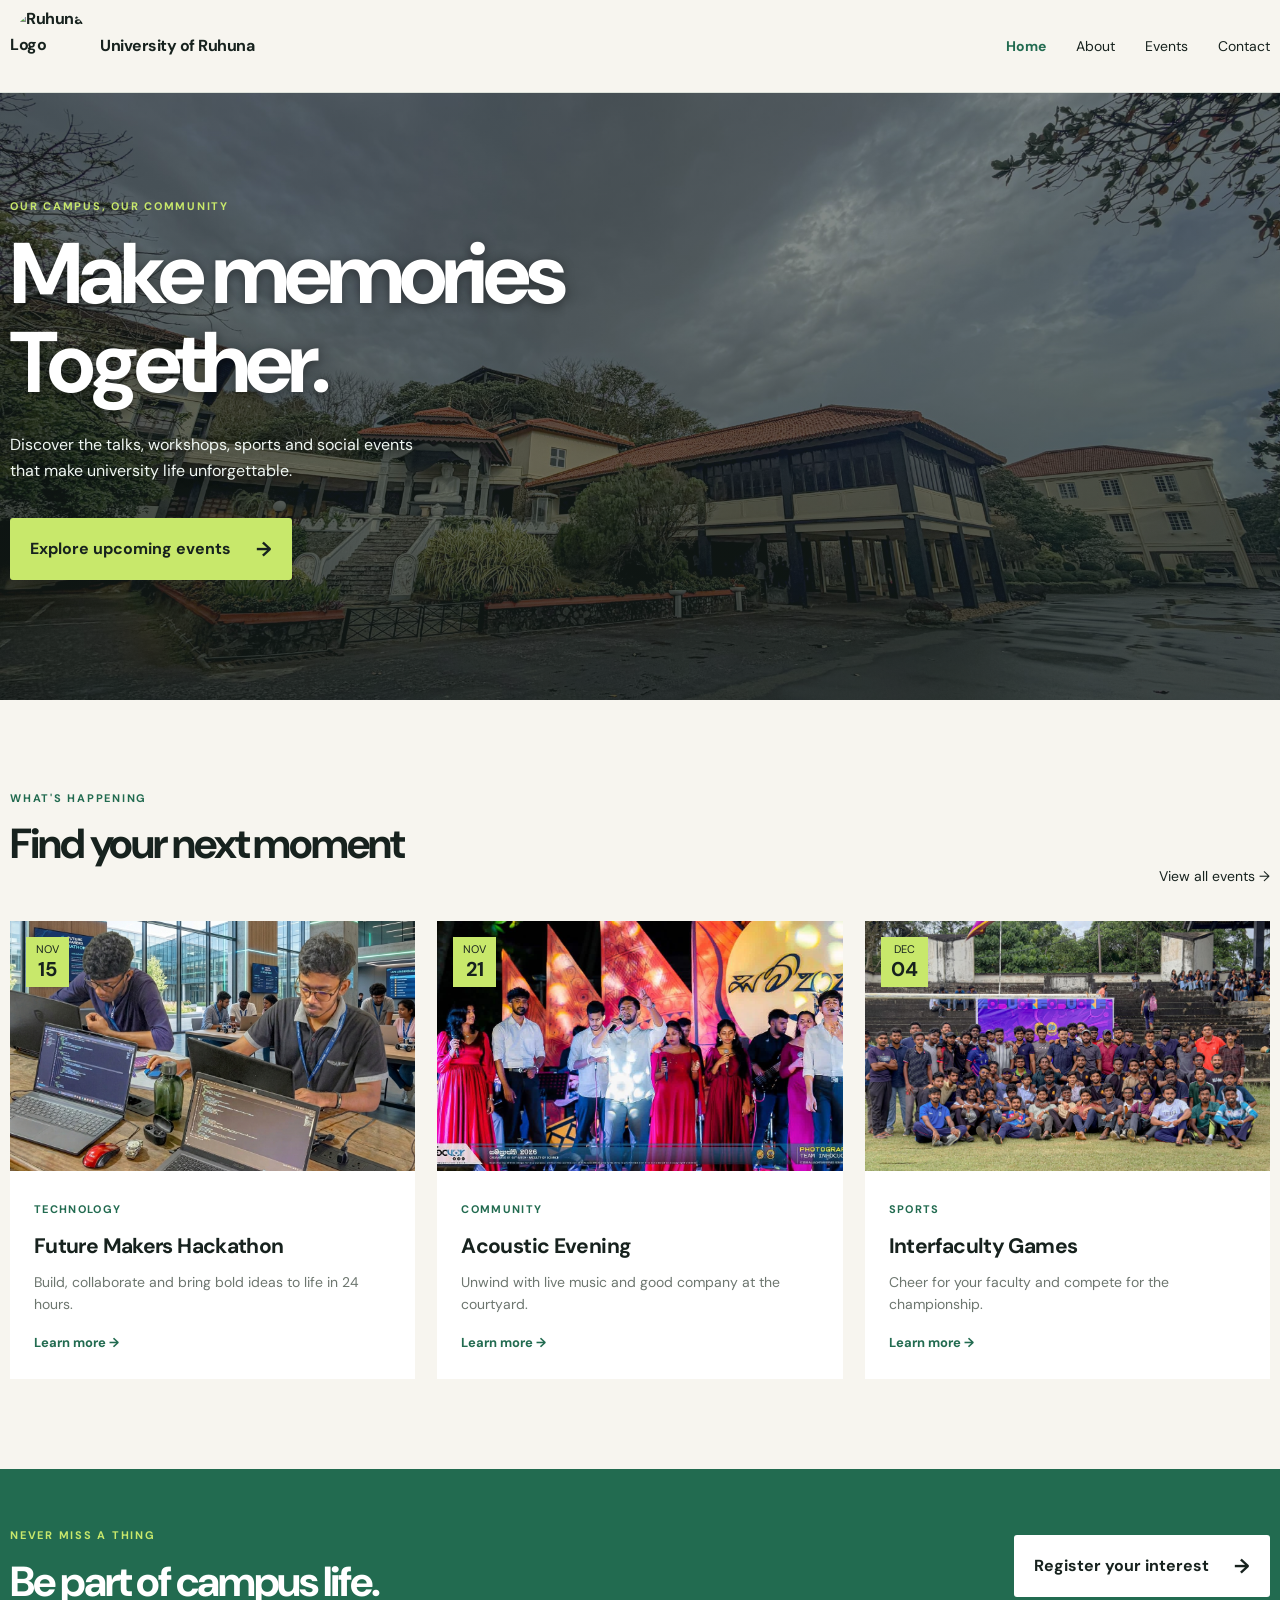
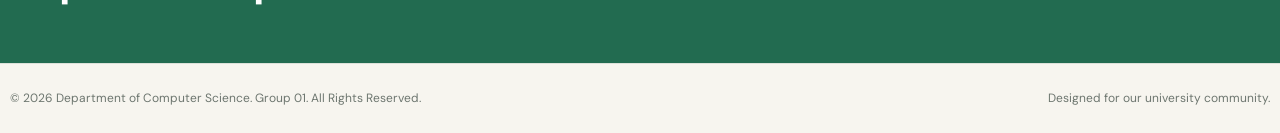
==== index.html @ c7350ca7 "home pages" ====
<!doctype html>
<html lang="en">
<head>
  <meta charset="utf-8">
  <meta name="viewport" content="width=device-width, initial-scale=1">
  <title>UniConnect Events | Home</title>
  <link rel="stylesheet" href="styles.css">
</head>
<body>
  <header class="site-header">
    <nav class="nav container" aria-label="Main navigation">
      <a class="brand" href="index.html">
        <div class="photo-frame">
          <img src="https://www.ruh.ac.lk/images/2021/01/06/ruhuna.gif" alt="Ruhuna Logo" class="brand-logo-img">
        </div>University of Ruhuna
      </a>
      <div class="nav-links">
        <a class="active" href="index.html">Home</a>
        <a href="about.html">About</a>
        <a href="events.html">Events</a>
        <a href="contact.html">Contact</a>
      </div>
    </nav>
  </header>
  <main>
    <section class="hero">
      <div class="container hero-content">
        <p class="eyebrow">OUR CAMPUS, OUR COMMUNITY</p>
        <h1>Make memories<br>Together.</h1>
        <p class="hero-copy">Discover the talks, workshops, sports and social events that make university life unforgettable.</p>
        <a class="button" href="events.html">Explore upcoming events <span>→</span></a>
      </div>
    </section>
    <section class="section container">
      <div class="section-heading">
        <div><p class="eyebrow">WHAT'S HAPPENING</p><h2>Find your next moment</h2></div>
        <a class="text-link" href="events.html">View all events →</a>
      </div>
      <div class="cards">
        <article class="event-card">
          <div class="card-image">
            <img src="hackothan.jpg" alt="Future Makers Hackathon" class="card-photo">
            <span class="date-badge">NOV <strong>15</strong></span>
          </div>
          <div class="card-body"><span class="tag">Technology</span><h3>Future Makers Hackathon</h3><p>Build, collaborate and bring bold ideas to life in 24 hours.</p><a href="events.html">Learn more →</a></div>
        </article>
        <article class="event-card">
          <div class="card-image">
            <img src="freshers2.jpeg" alt="Acoustic Evening" class="card-photo">
            <span class="date-badge">NOV <strong>21</strong></span>
          </div>
          <div class="card-body"><span class="tag">Community</span><h3>Acoustic Evening</h3><p>Unwind with live music and good company at the courtyard.</p><a href="events.html">Learn more →</a></div>
        </article>
        <article class="event-card">
          <div class="card-image">
            <img src="facday.jpeg" alt="Interfaculty Games" class="card-photo">
            <span class="date-badge">DEC <strong>04</strong></span>
          </div>
          <div class="card-body"><span class="tag">Sports</span><h3>Interfaculty Games</h3><p>Cheer for your faculty and compete for the championship.</p><a href="events.html">Learn more →</a></div>
        </article>
      </div>
    </section>
    <section class="cta-section">
      <div class="container cta">
        <div><p class="eyebrow">NEVER MISS A THING</p><h2>Be part of campus life.</h2></div>
        <a class="button light" href="contact.html">Register your interest <span>→</span></a>
      </div>
    </section>
  </main>
  <footer class="footer">
    <div class="container footer-inner">
      <span>© 2026 Department of Computer Science. Group 01. All Rights Reserved.</span>
      <span>Designed for our university community.</span>
    </div>
  </footer>
</body>
</html>
---- styles.css ----
@import url('https://fonts.googleapis.com/css2?family=DM+Sans:wght@400;500;700&family=Playfair+Display:ital,wght@0,600;1,600&display=swap');

:root {
  --ink: #17221e;
  --cream: #f7f5ef;
  --green: #226b50;
  --lime: #c8e86b;
  --muted: #6d766f;
  --line: #dce1d9;
}

* {
  box-sizing: border-box;
}

body {
  margin: 0;
  color: var(--ink);
  background: var(--cream);
  font: 16px/1.6 'DM Sans', sans-serif;
}

.container {
  width: calc(100% - 20px);
  max-width: 100%;
  margin-left: auto;
  margin-right: auto;
}

.site-header {
  background: var(--cream);
  border-bottom: 1px solid var(--line);
}

.nav {
  height: 92px;
  display: flex;
  align-items: center;
  justify-content: space-between;
}

.brand {
  color: var(--ink);
  font-weight: 700;
  text-decoration: none;
  letter-spacing: -.03em;
  display: flex;
  align-items: center;
  gap: 10px;
}

.brand-logo-img {
  width: 80px;
  height: 80px;
  border-radius: 100%;
  object-fit: contain;
  display: block;
}

.nav-links {
  display: flex;
  gap: 30px;
}

.nav-links a, .text-link {
  color: var(--ink);
  text-decoration: none;
  font-size: 14px;
}

.nav-links a.active, .nav-links a:hover, .text-link:hover {
  color: var(--green);
  font-weight: 700;
}

/* HERO SECTION WITH BACKGROUND IMAGE */
.hero {
  background: linear-gradient(rgba(23, 34, 30, 0.5), rgba(23, 34, 30, 0.65)), url('campuslogo2.jpeg') center/cover no-repeat;
  color: white;
  padding: 105px 0 120px;
}

.hero h1, .hero .hero-copy {
  text-shadow: 0 2px 12px rgba(0, 0, 0, 0.45);
}

.eyebrow {
  color: var(--green);
  font-size: 11px;
  font-weight: 700;
  letter-spacing: .16em;
  margin: 0 0 14px;
}

.hero .eyebrow, .page-hero .eyebrow, .cta-section .eyebrow {
  color: var(--lime);
}

h1, h2, h3, p {
  margin-top: 0;
}

h1 {
  font-size: clamp(48px, 7vw, 86px);
  line-height: 1.04;
  letter-spacing: -.06em;
  margin-bottom: 24px;
}

h1 em, h2 em {
  font-family: 'Playfair Display', serif;
  font-weight: 600;
}

h2 {
  font-size: 42px;
  line-height: 1.1;
  letter-spacing: -.05em;
  margin-bottom: 20px;
}

.hero-copy {
  max-width: 430px;
  color: #f0f7f3;
  margin-bottom: 34px;
}

.button {
  display: inline-flex;
  gap: 25px;
  align-items: center;
  border: 0;
  border-radius: 3px;
  background: var(--lime);
  color: var(--ink);
  padding: 15px 20px;
  text-decoration: none;
  font-weight: 700;
  font-family: inherit;
  cursor: pointer;
}

.button span {
  font-size: 20px;
}

.section {
  padding: 90px 0;
}

.section-heading, .filter-row {
  display: flex;
  align-items: end;
  justify-content: space-between;
  margin-bottom: 34px;
}

.cards {
  display: grid;
  grid-template-columns: repeat(3, 1fr);
  gap: 22px;
}

.event-card {
  background: white;
}

.card-image {
  height: 250px;
  position: relative;
  overflow: hidden; /* Keeps images neatly inside card corners */
}

.card-photo {
  width: 100%;
  height: 100%;
  object-fit: cover; /* Fills the card image area cleanly */
  display: block;
}

.date-badge {
  position: absolute;
  top: 16px;
  left: 16px;
  background: var(--lime);
  font-size: 11px;
  text-align: center;
  padding: 6px 10px;
  line-height: 1.2;
  z-index: 2; /* Ensures badge stays visible on top of images */
}

.date-badge strong {
  display: block;
  font-size: 20px;
}

.card-body {
  padding: 24px;
}

.tag {
  color: var(--green);
  font-size: 11px;
  text-transform: uppercase;
  letter-spacing: .12em;
  font-weight: 700;
}

.card-body h3, .event-row h3 {
  margin: 9px 0 7px;
  font-size: 21px;
  letter-spacing: -.03em;
}

.card-body p, .event-row p, .prose {
  color: var(--muted);
  font-size: 14px;
}

.card-body a {
  color: var(--green);
  font-size: 13px;
  font-weight: 700;
  text-decoration: none;
}

.cta-section {
  background: var(--green);
  color: white;
  padding: 58px 0;
}

.cta {
  display: flex;
  justify-content: space-between;
  align-items: center;
}

.cta h2 {
  margin: 0;
}

.button.light {
  background: white;
}

.footer {
  border-top: 1px solid var(--line);
  padding: 25px 0;
  color: var(--muted);
  font-size: 12px;
}

.footer-inner {
  display: flex;
  justify-content: space-between;
}

.page-hero {
  background: var(--green);
  color: white;
  padding: 75px 0 85px;
}

.page-hero h1 {
  font-size: clamp(44px, 6vw, 72px);
  margin-bottom: 10px;
}

.page-hero p:not(.eyebrow) {
  color: #dbeae1;
  max-width: 500px;
}

.page-hero.compact {
  padding: 62px 0;
}

.two-column {
  display: grid;
  grid-template-columns: 1fr 1fr;
  gap: 100px;
}

.prose p {
  margin-bottom: 20px;
}

.values {
  background: #e8eee6;
  padding: 80px 0;
}

.value-grid {
  display: grid;
  grid-template-columns: repeat(3, 1fr);
  gap: 30px;
}

.value-grid strong {
  font-family: 'Playfair Display';
  font-size: 28px;
  color: var(--green);
}

.value-grid h3 {
  font-size: 22px;
  margin: 12px 0 5px;
}

.value-grid p {
  color: var(--muted);
  font-size: 14px;
}

.muted {
  color: var(--muted);
  font-size: 14px;
}

.event-list {
  border-top: 1px solid var(--line);
}

.event-row {
  display: grid;
  grid-template-columns: 90px 1fr auto;
  align-items: center;
  gap: 26px;
  padding: 25px 0;
  border-bottom: 1px solid var(--line);
}

.event-date {
  color: var(--green);
  text-align: center;
  border-right: 1px solid var(--line);
  padding-right: 25px;
}

.event-date strong {
  font-size: 35px;
  line-height: 1;
  display: block;
}

.event-date span {
  font-size: 11px;
  font-weight: 700;
  letter-spacing: .1em;
}

.outline-button {
  border: 1px solid var(--green);
  color: var(--green);
  padding: 9px 18px;
  text-decoration: none;
  font-size: 13px;
}

.contact-grid {
  display: grid;
  grid-template-columns: 1fr 1fr;
  gap: 100px;
}

.contact-details {
  border-top: 1px solid var(--line);
  margin-top: 35px;
  padding-top: 20px;
  color: var(--muted);
  font-size: 14px;
}

.contact-details strong {
  color: var(--ink);
}

.contact-form {
  background: ;
  padding: 32px;
  display: flex;
  flex-direction: column;
  gap: 8px;
}

.contact-form label {
  font-size: 13px;
  font-weight: 700;
  margin-top: 8px;
}

.contact-form input, .contact-form textarea {
  border: 1px solid var(--line);
  padding: 13px;
  font: inherit;
  background: var(--cream);
  resize: vertical;
}

.contact-form .button {
  margin-top: 14px;
  align-self: start;
}

@media(max-width: 700px) {
  .container {
    width: calc(100% - 20px);
  }
  .nav {
    height: auto;
    padding: 18px 0;
    align-items: flex-start;
    gap: 15px;
  }
  .nav-links {
    gap: 12px;
    flex-wrap: wrap;
    justify-content: flex-end;
  }
  .nav-links a {
    font-size: 12px;
  }
  .hero {
    padding: 75px 0 85px;
  }
  h1 {
    font-size: 52px;
  }
  .section {
    padding: 60px 0;
  }
  .section-heading, .filter-row, .cta {
    display: block;
  }
  .section-heading .text-link {
    display: block;
    margin-top: 18px;
  }
  .cards, .two-column, .contact-grid {
    grid-template-columns: 1fr;
    gap: 25px;
  }
  .value-grid {
    grid-template-columns: 1fr;
    gap: 25px;
  }
  .event-row {
    grid-template-columns: 65px 1fr;
    gap: 15px;
  }
  .event-date {
    padding-right: 12px;
  }
  .outline-button {
    grid-column: 2;
    justify-self: start;
  }
  .footer-inner {
    display: block;
  }
  .footer-inner span {
    display: block;
    margin: 4px 0;
  }
}
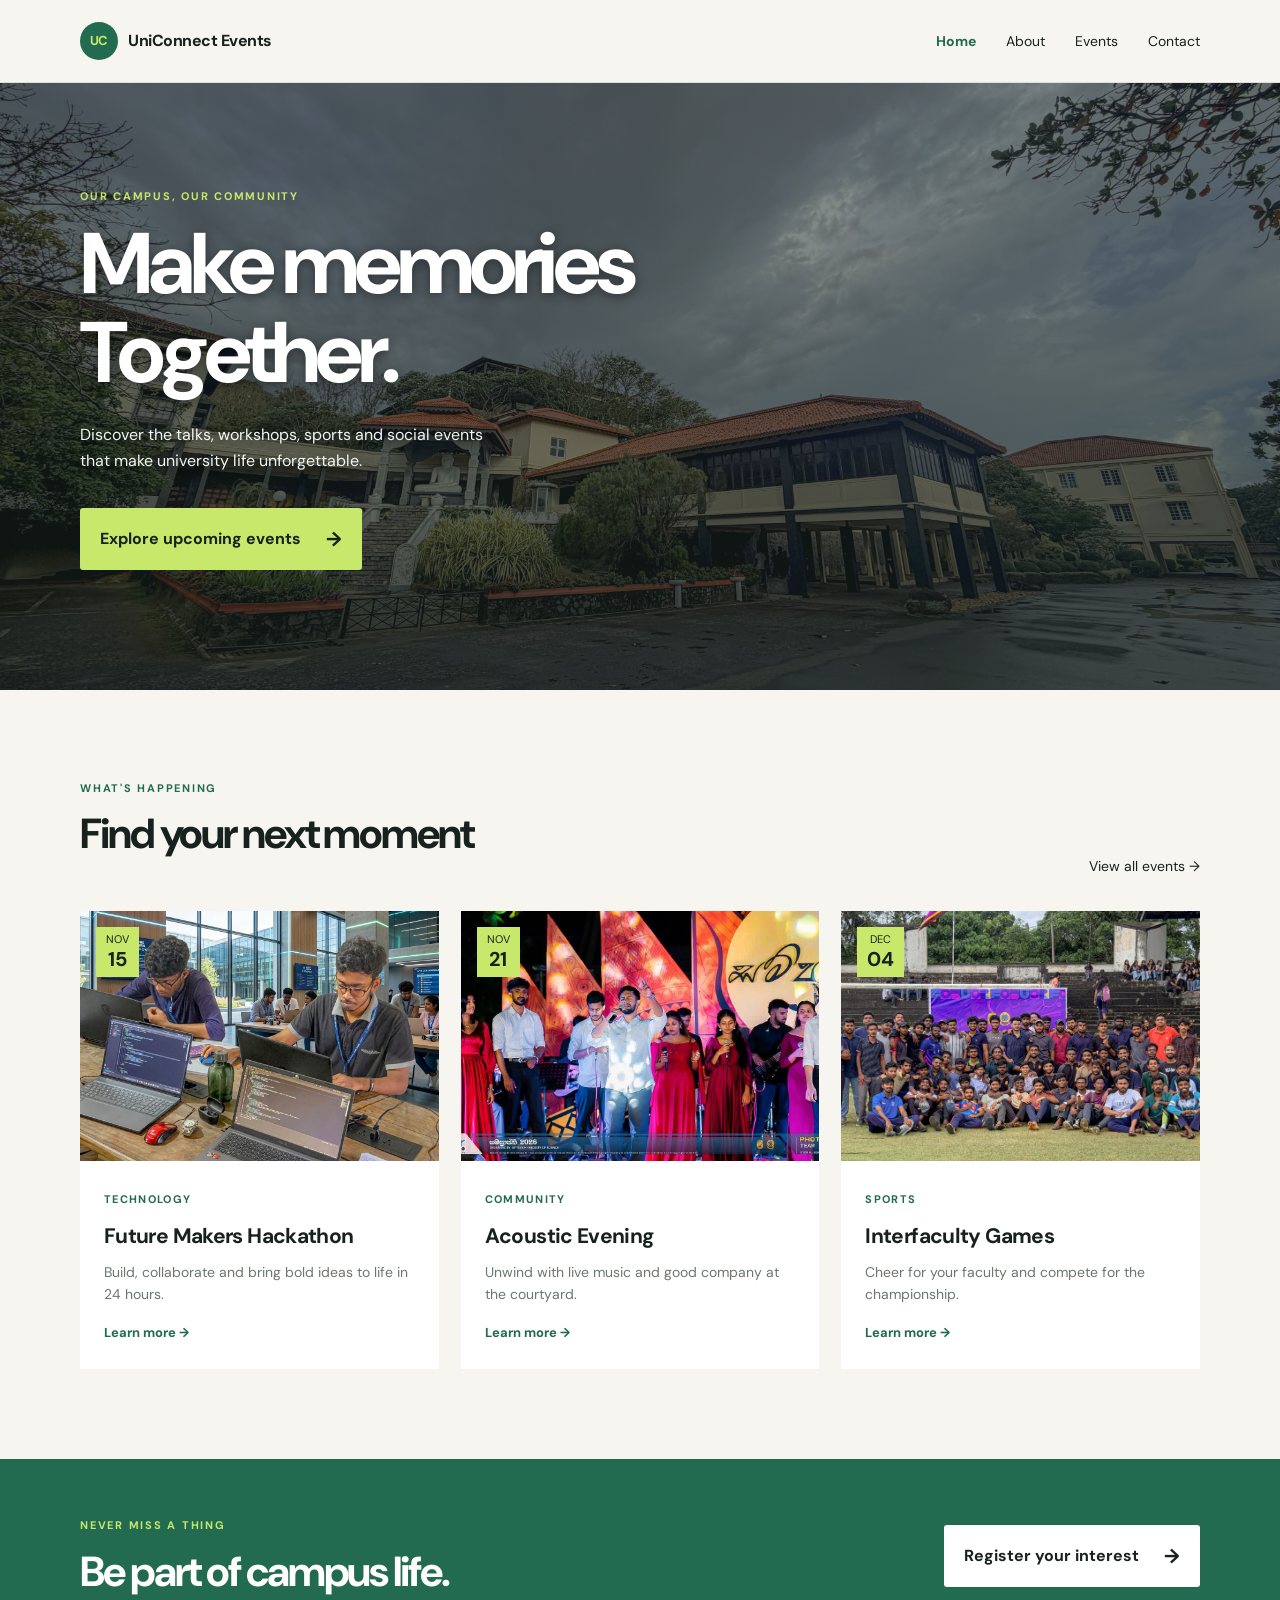
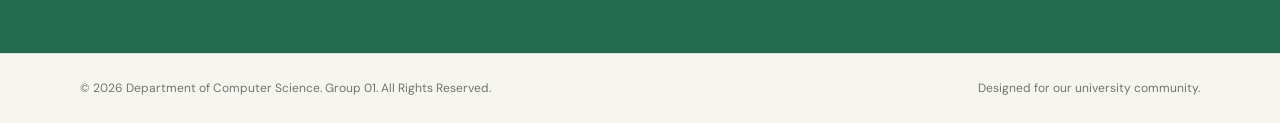
==== commit 2f69b19d: "Improve website layout and navigation Co-authored-by: Copilot <223556219+Copilot@users.noreply.githu" ====
--- a/index.html
+++ b/index.html
@@ -10,9 +10,7 @@
   <header class="site-header">
     <nav class="nav container" aria-label="Main navigation">
       <a class="brand" href="index.html">
-        <div class="photo-frame">
-          <img src="https://www.ruh.ac.lk/images/2021/01/06/ruhuna.gif" alt="Ruhuna Logo" class="brand-logo-img">
-        </div>University of Ruhuna
+        <span class="brand-mark">UC</span>UniConnect Events
       </a>
       <div class="nav-links">
         <a class="active" href="index.html">Home</a>
--- a/styles.css
+++ b/styles.css
@@ -21,8 +21,7 @@
 }
 
 .container {
-  width: calc(100% - 20px);
-  max-width: 100%;
+  width: min(1120px, calc(100% - 40px));
   margin-left: auto;
   margin-right: auto;
 }
@@ -33,7 +32,7 @@
 }
 
 .nav {
-  height: 92px;
+  min-height: 82px;
   display: flex;
   align-items: center;
   justify-content: space-between;
@@ -49,12 +48,16 @@
   gap: 10px;
 }
 
-.brand-logo-img {
-  width: 80px;
-  height: 80px;
-  border-radius: 100%;
-  object-fit: contain;
-  display: block;
+.brand-mark {
+  display: grid;
+  place-items: center;
+  width: 38px;
+  height: 38px;
+  border-radius: 50%;
+  background: var(--green);
+  color: var(--lime);
+  font-size: 13px;
+  letter-spacing: -.05em;
 }
 
 .nav-links {
@@ -71,6 +74,12 @@
 .nav-links a.active, .nav-links a:hover, .text-link:hover {
   color: var(--green);
   font-weight: 700;
+}
+
+.nav-links a:focus-visible, .button:focus-visible, .outline-button:focus-visible,
+.card-body a:focus-visible, .text-link:focus-visible {
+  outline: 3px solid var(--lime);
+  outline-offset: 4px;
 }
 
 /* HERO SECTION WITH BACKGROUND IMAGE */
@@ -225,6 +234,56 @@
   text-decoration: none;
 }
 
+.event-list {
+  display: grid;
+  gap: 14px;
+}
+
+.event-row {
+  display: grid;
+  grid-template-columns: 84px 1fr auto;
+  gap: 24px;
+  align-items: center;
+  padding: 24px;
+  background: white;
+  border: 1px solid var(--line);
+}
+
+.event-date {
+  display: grid;
+  place-items: center;
+  align-content: center;
+  min-height: 76px;
+  background: var(--lime);
+  color: var(--ink);
+  line-height: 1;
+}
+
+.event-date strong {
+  font-size: 30px;
+}
+
+.event-date span {
+  font-size: 11px;
+  font-weight: 700;
+  letter-spacing: .12em;
+  margin-top: 6px;
+}
+
+.outline-button {
+  border: 1px solid var(--green);
+  color: var(--green);
+  padding: 10px 16px;
+  text-decoration: none;
+  font-size: 13px;
+  font-weight: 700;
+}
+
+.outline-button:hover {
+  background: var(--green);
+  color: white;
+}
+
 .cta-section {
   background: var(--green);
   color: white;
@@ -319,63 +378,129 @@
   font-size: 14px;
 }
 
-.event-list {
-  border-top: 1px solid var(--line);
-}
-
-.event-row {
-  display: grid;
-  grid-template-columns: 90px 1fr auto;
-  align-items: center;
-  gap: 26px;
-  padding: 25px 0;
-  border-bottom: 1px solid var(--line);
-}
-
-.event-date {
-  color: var(--green);
-  text-align: center;
-  border-right: 1px solid var(--line);
-  padding-right: 25px;
-}
-
-.event-date strong {
-  font-size: 35px;
-  line-height: 1;
-  display: block;
-}
-
-.event-date span {
-  font-size: 11px;
-  font-weight: 700;
-  letter-spacing: .1em;
-}
-
-.outline-button {
-  border: 1px solid var(--green);
-  color: var(--green);
-  padding: 9px 18px;
-  text-decoration: none;
+.contact-grid {
+  display: grid;
+  grid-template-columns: .85fr 1.15fr;
+  gap: 90px;
+}
+
+.contact-details {
+  display: grid;
+  grid-template-columns: 1fr 1fr;
+  gap: 20px;
+  margin-top: 32px;
+}
+
+.contact-details strong {
+  color: var(--green);
   font-size: 13px;
 }
 
-.contact-grid {
-  display: grid;
-  grid-template-columns: 1fr 1fr;
-  gap: 100px;
-}
-
-.contact-details {
-  border-top: 1px solid var(--line);
-  margin-top: 35px;
-  padding-top: 20px;
-  color: var(--muted);
-  font-size: 14px;
-}
-
-.contact-details strong {
-  color: var(--ink);
-}
+.contact-form {
+  display: grid;
+  gap: 9px;
+  padding: 30px;
+  background: white;
+  border: 1px solid var(--line);
+}
+
+.contact-form label {
+  font-size: 13px;
+  font-weight: 700;
+  margin-top: 8px;
+}
+
+.contact-form input,
+.contact-form textarea {
+  width: 100%;
+  border: 1px solid var(--line);
+  padding: 13px 14px;
+  font: inherit;
+  background: #fcfcfa;
+}
+
+.contact-form input:focus,
+.contact-form textarea:focus {
+  outline: 2px solid var(--green);
+  outline-offset: 1px;
+}
+
+.contact-form .button {
+  justify-self: start;
+  margin-top: 12px;
+}
+
+.about-image {
+  width: 100%;
+  height: 100%;
+  min-height: 320px;
+  object-fit: cover;
+}
+
+@media (max-width: 760px) {
+  .nav {
+    align-items: flex-start;
+    flex-direction: column;
+    gap: 14px;
+    padding: 16px 0;
+  }
+
+  .nav-links {
+    width: 100%;
+    justify-content: space-between;
+    gap: 12px;
+  }
+
+  .hero {
+    padding: 76px 0 84px;
+  }
+
+  .section {
+    padding: 64px 0;
+  }
+
+  .section-heading, .filter-row, .cta, .footer-inner {
+    align-items: flex-start;
+    flex-direction: column;
+    gap: 18px;
+  }
+
+  .cards, .value-grid, .two-column, .contact-grid {
+    grid-template-columns: 1fr;
+  }
+
+  .event-row {
+    grid-template-columns: 68px 1fr;
+  }
+
+  .event-row .outline-button {
+    grid-column: 2;
+    justify-self: start;
+  }
+
+  .contact-details {
+    grid-template-columns: 1fr;
+  }
+}
+
+@media (max-width: 460px) {
+  .container {
+    width: min(100% - 28px, 1120px);
+  }
+
+  .nav-links a {
+    font-size: 12px;
+  }
+
+  h2 {
+    font-size: 34px;
+  }
+
+  .card-image {
+    height: 210px;
+  }
+}
+
 
 .contact-form {
   background: ;
